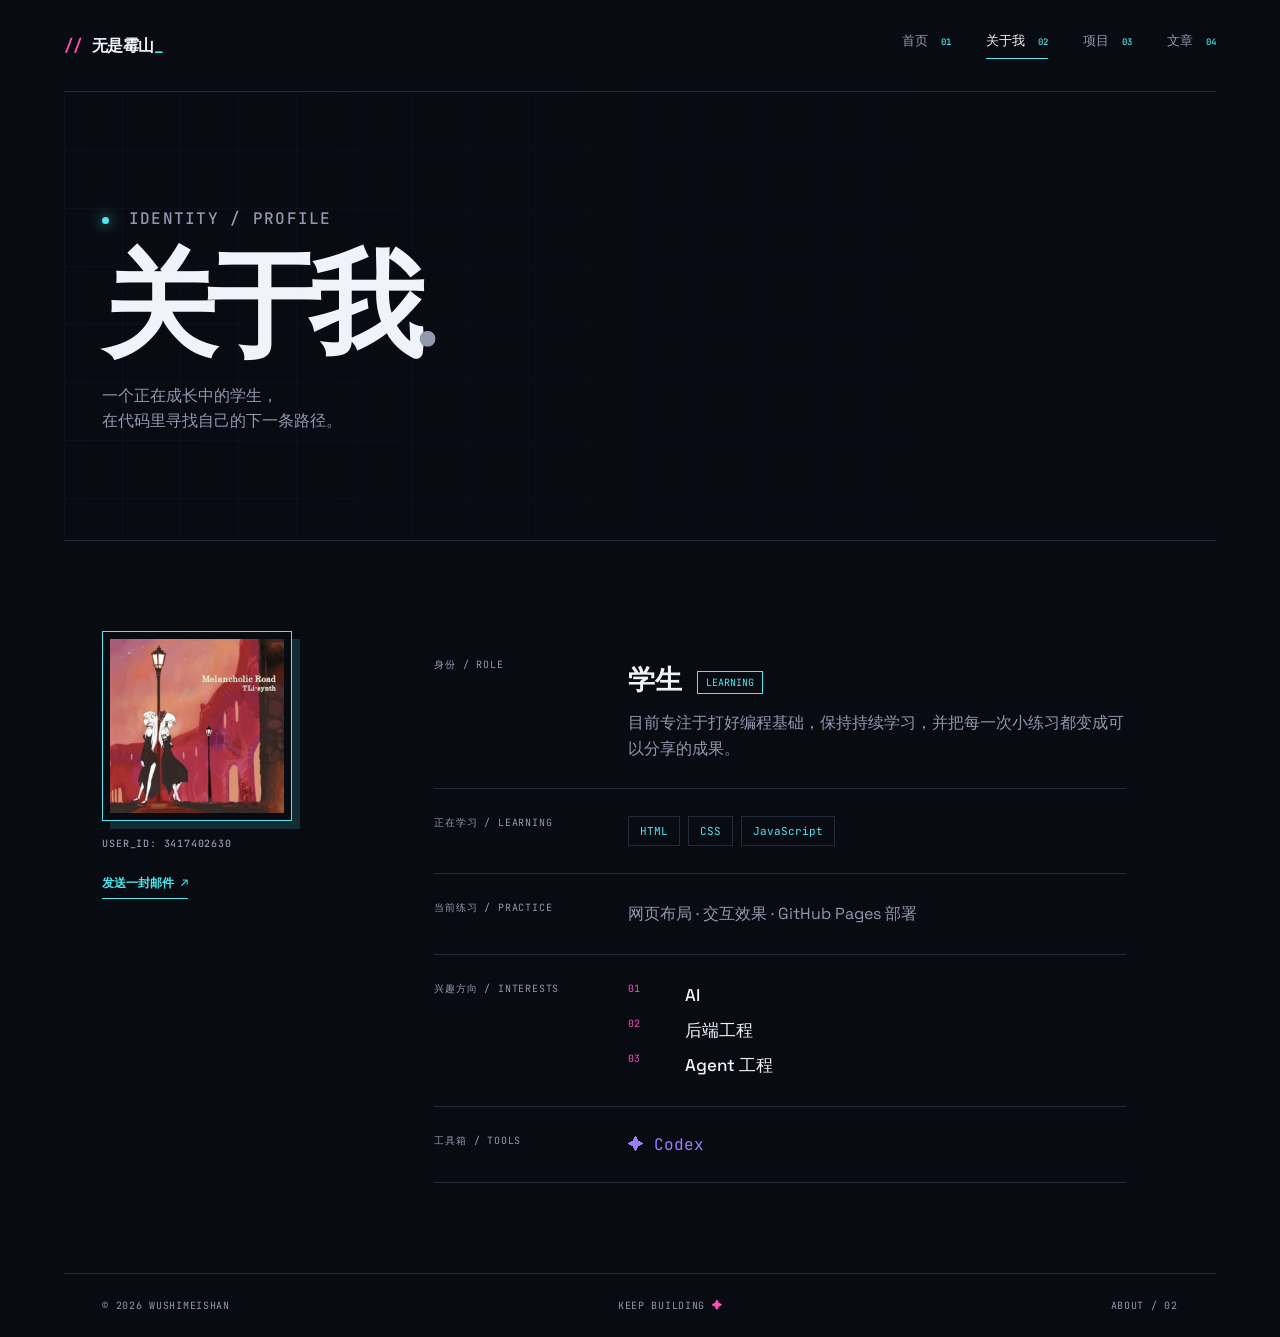
==== about.html @ 8e36a299 "完成个人空间第一版" ====
<!doctype html>
<html lang="zh-CN"><head><meta charset="utf-8"><meta name="viewport" content="width=device-width, initial-scale=1"><meta name="description" content="了解无是霉山的学习方向、技术练习与兴趣。"><title>关于我 · 无是霉山</title><link rel="preconnect" href="https://fonts.googleapis.com"><link rel="preconnect" href="https://fonts.gstatic.com" crossorigin><link href="https://fonts.googleapis.com/css2?family=JetBrains+Mono:wght@400;500;600;700&family=Space+Grotesk:wght@400;500;600;700&display=swap" rel="stylesheet"><link rel="stylesheet" href="css/style.css"></head>
<body><div class="site-shell"><header class="site-header"><a class="brand" href="index.html"><span class="brand-mark">//</span> 无是霉山<span class="brand-cursor">_</span></a><button class="menu-toggle" aria-label="打开导航" aria-expanded="false"><span></span><span></span><span></span></button><nav class="site-nav" aria-label="主导航"><a href="index.html">首页 <small>01</small></a><a class="active" href="about.html">关于我 <small>02</small></a><a href="projects.html">项目 <small>03</small></a><a href="blog.html">文章 <small>04</small></a></nav></header><main><section class="page-hero grid-bg"><p class="eyebrow"><span class="status-dot"></span> IDENTITY / PROFILE</p><h1>关于我<span class="pink">.</span></h1><p>一个正在成长中的学生，<br>在代码里寻找自己的下一条路径。</p></section><section class="about-layout section-pad"><div class="about-aside"><div class="avatar-frame"><img src="头像/Image_1764670405676.jpg" alt="无是霉山的头像"></div><p class="mono muted">USER_ID: 3417402630</p><a class="text-link" href="mailto:3417402630@qq.com">发送一封邮件 ↗</a></div><div class="about-content"><div class="info-row"><span class="info-label">身份 / ROLE</span><div><h2>学生 <span class="status-pill">LEARNING</span></h2><p>目前专注于打好编程基础，保持持续学习，并把每一次小练习都变成可以分享的成果。</p></div></div><div class="info-row"><span class="info-label">正在学习 / LEARNING</span><div class="tag-list"><span>HTML</span><span>CSS</span><span>JavaScript</span></div></div><div class="info-row"><span class="info-label">当前练习 / PRACTICE</span><div><p>网页布局 · 交互效果 · GitHub Pages 部署</p></div></div><div class="info-row"><span class="info-label">兴趣方向 / INTERESTS</span><div class="interest-list"><span>01</span><strong>AI</strong><span>02</span><strong>后端工程</strong><span>03</span><strong>Agent 工程</strong></div></div><div class="info-row"><span class="info-label">工具箱 / TOOLS</span><div><p class="tool-highlight">✦ Codex</p></div></div></div></section></main><footer class="site-footer"><span>© <span data-year></span> WUSHIMEISHAN</span><span>KEEP BUILDING <b>✦</b></span><span>ABOUT / 02</span></footer></div><script src="js/main.js"></script></body></html>
---- css/style.css ----
:root{--bg:#090b13;--surface:#10131e;--line:#252a3a;--text:#f1f3fa;--muted:#9298ad;--cyan:#4de7ef;--purple:#9d7cff;--pink:#ff4db8;--mono:'JetBrains Mono',monospace;--sans:'Space Grotesk',sans-serif}*{box-sizing:border-box}html{scroll-behavior:smooth}body{margin:0;background:var(--bg);color:var(--text);font-family:var(--sans);line-height:1.6}a{color:inherit;text-decoration:none}.site-shell{max-width:1440px;margin:auto;padding:0 5vw;overflow:hidden}.site-header{height:92px;display:flex;align-items:center;justify-content:space-between;border-bottom:1px solid var(--line)}.brand{font:600 16px var(--mono);letter-spacing:-.04em}.brand-mark,.pink{color:var(--pink)}.brand-cursor,.blink{color:var(--cyan);animation:blink 1.1s steps(2,end) infinite}.site-nav{display:flex;gap:35px}.site-nav a{font:500 13px var(--mono);color:var(--muted);transition:.2s}.site-nav a:hover,.site-nav a.active{color:var(--text)}.site-nav a.active{border-bottom:1px solid var(--cyan);padding-bottom:8px}.site-nav small{color:var(--cyan);font-size:9px;margin-left:5px}.menu-toggle{display:none;background:none;border:0}.grid-bg{position:relative}.grid-bg:before{content:"";position:absolute;inset:0;pointer-events:none;opacity:.4;background-image:linear-gradient(rgba(77,231,239,.08) 1px,transparent 1px),linear-gradient(90deg,rgba(77,231,239,.08) 1px,transparent 1px);background-size:58px 58px;mask-image:linear-gradient(to right,black,transparent 85%)}.hero{min-height:575px;display:grid;grid-template-columns:1.05fr .95fr;align-items:center;gap:8%;padding:65px 3vw}.hero-copy,.hero-terminal{position:relative;z-index:1}.eyebrow,.section-label,.mono,.post-meta,.project-meta,.read-time{font:500 11px var(--mono);letter-spacing:.08em;color:var(--cyan)}.status-dot{display:inline-block;width:7px;height:7px;border-radius:50%;background:var(--cyan);box-shadow:0 0 14px var(--cyan);margin-right:8px}.hero h1{font-size:clamp(3.3rem,8vw,7.5rem);line-height:.93;letter-spacing:-.09em;margin:22px 0 30px}.hero h1 span,.page-hero h1 span{color:var(--muted);font-weight:400}.hero-lede,.page-hero p{color:var(--muted);max-width:560px;font-size:16px}.button-row{display:flex;gap:13px;margin-top:35px}.button{display:inline-flex;align-items:center;gap:22px;padding:13px 18px;font:600 12px var(--mono);border:1px solid var(--line);transition:.25s}.button-primary{background:var(--cyan);color:#081014;border-color:var(--cyan)}.button-primary:hover{box-shadow:0 0 24px #4de7ef88;transform:translateY(-2px)}.button-ghost:hover{border-color:var(--cyan);color:var(--cyan)}.terminal-window{background:#0c0f19;border:1px solid #30374e;box-shadow:18px 18px 0 rgba(157,124,255,.1)}.window-bar{height:39px;padding:0 14px;display:flex;align-items:center;gap:7px;border-bottom:1px solid var(--line);font:10px var(--mono);color:var(--muted)}.window-bar>span{width:8px;height:8px;border-radius:50%;background:var(--pink)}.window-bar>span:nth-child(2){background:#ffc451}.window-bar>span:nth-child(3){background:var(--cyan)}.window-bar em{font-style:normal;margin-left:10px}.terminal-body{padding:28px 32px;font:13px/2.05 var(--mono);color:#c9cce0}.terminal-body p{margin:0}.terminal-body strong{color:#f4a4da;font-weight:400}.terminal-body i{color:var(--purple);font-style:normal}.terminal-body .cyan{color:var(--cyan)}.pink{color:var(--pink)}.indent{padding-left:22px}.indent2{padding-left:44px}.prompt{margin-top:10px!important;color:var(--cyan)}.section-pad{padding:90px 3vw}.section-label{margin-bottom:34px;color:var(--muted)}.intro{border-top:1px solid var(--line)}.intro-grid{display:grid;grid-template-columns:1fr 1fr;gap:10%}.intro h2{font-size:clamp(2rem,4vw,4rem);line-height:1.08;letter-spacing:-.06em;margin:0}.intro h2 span{color:var(--muted)}.intro-grid p{color:var(--muted);max-width:500px;margin:3px 0 26px}.text-link{font:600 12px var(--mono);color:var(--cyan);border-bottom:1px solid var(--cyan);padding-bottom:6px}.text-link span{padding-left:12px}.card-grid{display:grid;grid-template-columns:repeat(3,1fr);gap:14px}.focus-card{position:relative;min-height:250px;padding:25px;background:linear-gradient(145deg,#121927,#0d101a);border:1px solid var(--line);transition:.25s}.focus-card:hover{border-color:var(--cyan);transform:translateY(-5px)}.focus-card.accent-purple:hover{border-color:var(--purple)}.focus-card.accent-pink:hover{border-color:var(--pink)}.card-number{font:11px var(--mono);color:var(--muted)}.card-icon{display:block;color:var(--cyan);font-size:30px;margin:25px 0 12px}.accent-purple .card-icon{color:var(--purple)}.accent-pink .card-icon{color:var(--pink)}.focus-card h3{margin:0;font-size:23px}.focus-card p{color:var(--muted);font-size:14px;max-width:280px}.card-arrow{position:absolute;right:23px;bottom:20px;color:var(--cyan)}.site-footer{border-top:1px solid var(--line);padding:25px 3vw;display:flex;justify-content:space-between;color:var(--muted);font:10px var(--mono);letter-spacing:.07em}.site-footer b{color:var(--pink)}.page-hero{padding:100px 3vw 90px;border-bottom:1px solid var(--line)}.page-hero h1{font-size:clamp(3.5rem,9vw,8.5rem);line-height:.9;letter-spacing:-.1em;margin:25px 0}.about-layout{display:grid;grid-template-columns:240px 1fr;gap:9%;max-width:1100px}.avatar-frame{width:190px;height:190px;border:1px solid var(--cyan);padding:7px;margin-bottom:16px;box-shadow:8px 8px 0 #4de7ef25}.avatar-frame img{width:100%;height:100%;object-fit:cover;filter:saturate(.65)}.muted{color:var(--muted);font-size:10px}.about-aside .text-link{display:inline-block;margin-top:15px}.info-row{display:grid;grid-template-columns:170px 1fr;gap:24px;padding:27px 0;border-bottom:1px solid var(--line)}.info-label{font:10px var(--mono);color:var(--muted);letter-spacing:.08em}.info-row h2{margin:0 0 9px;font-size:27px}.info-row p{margin:0;color:var(--muted)}.status-pill{font:10px var(--mono);border:1px solid var(--cyan);padding:4px 8px;color:var(--cyan);vertical-align:middle;margin-left:8px}.tag-list,.tech-list{display:flex;flex-wrap:wrap;gap:8px}.tag-list span,.tech-list span{border:1px solid var(--line);padding:7px 11px;font:11px var(--mono);color:var(--cyan)}.interest-list{display:grid;grid-template-columns:45px 1fr;gap:8px 12px}.interest-list span{font:10px var(--mono);color:var(--pink)}.interest-list strong{font-size:17px;font-weight:500}.tool-highlight{color:var(--purple)!important;font:16px var(--mono)!important}.project-list,.post-list{max-width:1050px}.project-terminal{box-shadow:20px 20px 0 #9d7cff18}.window-bar b{margin-left:auto;color:var(--cyan);font:10px var(--mono)}.project-body{padding:45px 5vw}.project-meta{display:flex;justify-content:space-between;color:var(--muted)}.project-body h2{font-size:clamp(2.7rem,6vw,5.8rem);line-height:.95;letter-spacing:-.08em;margin:35px 0}.project-body h2 span{color:var(--purple)}.project-body p{max-width:640px;color:var(--muted);font-size:16px}.tech-list{margin:30px 0}.tech-list span{color:var(--muted)}.project-footer{display:flex;justify-content:space-between;align-items:center;margin-top:55px}.live-dot{font:10px var(--mono);color:var(--cyan)}.coming-soon,.post-note{text-align:center;color:var(--muted);padding:70px 0 0}.coming-soon p,.post-note p{font-size:18px}.post-card{display:grid;grid-template-columns:120px 1fr;border:1px solid var(--line);background:#0d1019}.post-index{padding:30px;font:11px var(--mono);color:var(--pink);border-right:1px solid var(--line)}.post-content{padding:40px 5vw}.post-meta{display:flex;gap:12px;color:var(--muted)}.post-content h2{font-size:clamp(2.5rem,5.5vw,5rem);line-height:1;letter-spacing:-.08em;margin:30px 0}.post-content h2 span{color:var(--pink)}.post-content p{color:var(--muted);max-width:700px}.post-bottom{display:flex;justify-content:space-between;align-items:center;margin-top:40px}.read-time{color:var(--muted)}.post-note span{font:10px var(--mono);color:var(--pink)}
@keyframes blink{50%{opacity:0}}@media(max-width:760px){.site-shell{padding:0 20px}.site-header{height:72px}.menu-toggle{display:flex;flex-direction:column;gap:4px;padding:8px}.menu-toggle span{width:23px;height:1px;background:var(--cyan)}.site-nav{display:none;position:absolute;z-index:4;top:72px;left:0;right:0;background:#0b0d16;padding:20px;flex-direction:column;gap:18px;border-bottom:1px solid var(--line)}.site-nav.open{display:flex}.site-nav a.active{border:0;padding:0}.hero{display:block;padding:75px 0 65px;min-height:auto}.hero h1{font-size:17vw;margin:25px 0}.hero-lede{font-size:14px}.hero-terminal{margin-top:60px}.terminal-body{padding:20px 15px;font-size:10px}.section-pad{padding:65px 0}.intro-grid,.card-grid,.about-layout{grid-template-columns:1fr;gap:38px}.card-grid{gap:12px}.focus-card{min-height:215px}.site-footer{padding:20px 0;gap:12px;flex-wrap:wrap;font-size:8px}.site-footer span:last-child{display:none}.page-hero{padding:75px 0 55px}.page-hero h1{font-size:19vw}.page-hero p{font-size:14px}.about-aside{display:flex;align-items:end;gap:20px;flex-wrap:wrap}.avatar-frame{width:120px;height:120px;margin:0}.info-row{grid-template-columns:1fr;gap:12px}.project-body{padding:30px 20px}.project-body h2{font-size:15vw}.project-footer{display:block;margin-top:35px}.project-footer .button{margin-top:20px}.post-card{grid-template-columns:1fr}.post-index{border-right:0;border-bottom:1px solid var(--line);padding:15px 20px}.post-content{padding:28px 20px}.post-content h2{font-size:13vw}.post-bottom{display:block}.read-time{display:block;margin-bottom:24px}}
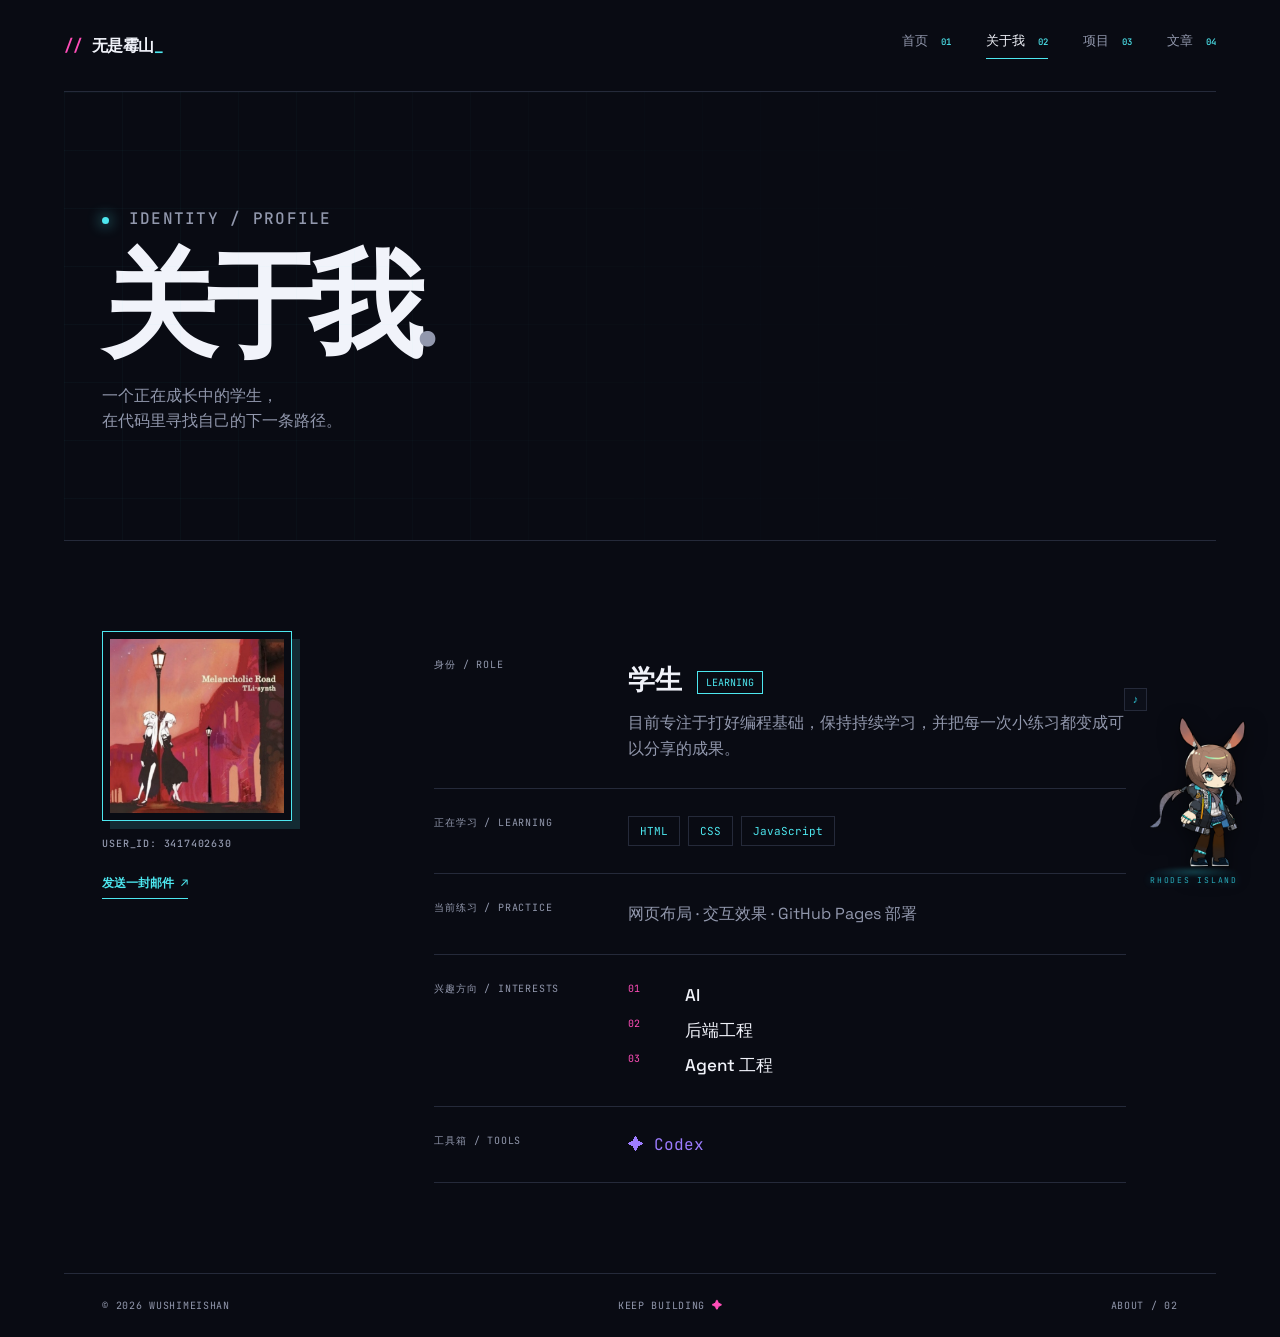
==== commit e4b3960c: "第二次优化" ====
--- a/about.html
+++ b/about.html
@@ -1,3 +1,3 @@
 <!doctype html>
 <html lang="zh-CN"><head><meta charset="utf-8"><meta name="viewport" content="width=device-width, initial-scale=1"><meta name="description" content="了解无是霉山的学习方向、技术练习与兴趣。"><title>关于我 · 无是霉山</title><link rel="preconnect" href="https://fonts.googleapis.com"><link rel="preconnect" href="https://fonts.gstatic.com" crossorigin><link href="https://fonts.googleapis.com/css2?family=JetBrains+Mono:wght@400;500;600;700&family=Space+Grotesk:wght@400;500;600;700&display=swap" rel="stylesheet"><link rel="stylesheet" href="css/style.css"></head>
-<body><div class="site-shell"><header class="site-header"><a class="brand" href="index.html"><span class="brand-mark">//</span> 无是霉山<span class="brand-cursor">_</span></a><button class="menu-toggle" aria-label="打开导航" aria-expanded="false"><span></span><span></span><span></span></button><nav class="site-nav" aria-label="主导航"><a href="index.html">首页 <small>01</small></a><a class="active" href="about.html">关于我 <small>02</small></a><a href="projects.html">项目 <small>03</small></a><a href="blog.html">文章 <small>04</small></a></nav></header><main><section class="page-hero grid-bg"><p class="eyebrow"><span class="status-dot"></span> IDENTITY / PROFILE</p><h1>关于我<span class="pink">.</span></h1><p>一个正在成长中的学生，<br>在代码里寻找自己的下一条路径。</p></section><section class="about-layout section-pad"><div class="about-aside"><div class="avatar-frame"><img src="头像/Image_1764670405676.jpg" alt="无是霉山的头像"></div><p class="mono muted">USER_ID: 3417402630</p><a class="text-link" href="mailto:3417402630@qq.com">发送一封邮件 ↗</a></div><div class="about-content"><div class="info-row"><span class="info-label">身份 / ROLE</span><div><h2>学生 <span class="status-pill">LEARNING</span></h2><p>目前专注于打好编程基础，保持持续学习，并把每一次小练习都变成可以分享的成果。</p></div></div><div class="info-row"><span class="info-label">正在学习 / LEARNING</span><div class="tag-list"><span>HTML</span><span>CSS</span><span>JavaScript</span></div></div><div class="info-row"><span class="info-label">当前练习 / PRACTICE</span><div><p>网页布局 · 交互效果 · GitHub Pages 部署</p></div></div><div class="info-row"><span class="info-label">兴趣方向 / INTERESTS</span><div class="interest-list"><span>01</span><strong>AI</strong><span>02</span><strong>后端工程</strong><span>03</span><strong>Agent 工程</strong></div></div><div class="info-row"><span class="info-label">工具箱 / TOOLS</span><div><p class="tool-highlight">✦ Codex</p></div></div></div></section></main><footer class="site-footer"><span>© <span data-year></span> WUSHIMEISHAN</span><span>KEEP BUILDING <b>✦</b></span><span>ABOUT / 02</span></footer></div><script src="js/main.js"></script></body></html>
+<body><div class="site-shell"><header class="site-header"><a class="brand" href="index.html"><span class="brand-mark">//</span> 无是霉山<span class="brand-cursor">_</span></a><button class="menu-toggle" aria-label="打开导航" aria-expanded="false"><span></span><span></span><span></span></button><nav class="site-nav" aria-label="主导航"><a href="index.html">首页 <small>01</small></a><a class="active" href="about.html">关于我 <small>02</small></a><a href="projects.html">项目 <small>03</small></a><a href="blog.html">文章 <small>04</small></a></nav></header><main><section class="page-hero grid-bg"><p class="eyebrow"><span class="status-dot"></span> IDENTITY / PROFILE</p><h1>关于我<span class="pink">.</span></h1><p>一个正在成长中的学生，<br>在代码里寻找自己的下一条路径。</p></section><section class="about-layout section-pad"><div class="about-aside"><div class="avatar-frame"><img src="头像/Image_1764670405676.jpg" alt="无是霉山的头像"></div><p class="mono muted">USER_ID: 3417402630</p><a class="text-link" href="mailto:3417402630@qq.com">发送一封邮件 ↗</a></div><div class="about-content"><div class="info-row"><span class="info-label">身份 / ROLE</span><div><h2>学生 <span class="status-pill">LEARNING</span></h2><p>目前专注于打好编程基础，保持持续学习，并把每一次小练习都变成可以分享的成果。</p></div></div><div class="info-row"><span class="info-label">正在学习 / LEARNING</span><div class="tag-list"><span>HTML</span><span>CSS</span><span>JavaScript</span></div></div><div class="info-row"><span class="info-label">当前练习 / PRACTICE</span><div><p>网页布局 · 交互效果 · GitHub Pages 部署</p></div></div><div class="info-row"><span class="info-label">兴趣方向 / INTERESTS</span><div class="interest-list"><span>01</span><strong>AI</strong><span>02</span><strong>后端工程</strong><span>03</span><strong>Agent 工程</strong></div></div><div class="info-row"><span class="info-label">工具箱 / TOOLS</span><div><p class="tool-highlight">✦ Codex</p></div></div></div></section></main><footer class="site-footer"><span>© <span data-year></span> WUSHIMEISHAN</span><span>KEEP BUILDING <b>✦</b></span><span>ABOUT / 02</span></footer></div><script src="assets/mascot/voice/catalog.js"></script><script src="js/main.js"></script></body></html>
--- a/css/style.css
+++ b/css/style.css
@@ -1,2 +1,32 @@
 :root{--bg:#090b13;--surface:#10131e;--line:#252a3a;--text:#f1f3fa;--muted:#9298ad;--cyan:#4de7ef;--purple:#9d7cff;--pink:#ff4db8;--mono:'JetBrains Mono',monospace;--sans:'Space Grotesk',sans-serif}*{box-sizing:border-box}html{scroll-behavior:smooth}body{margin:0;background:var(--bg);color:var(--text);font-family:var(--sans);line-height:1.6}a{color:inherit;text-decoration:none}.site-shell{max-width:1440px;margin:auto;padding:0 5vw;overflow:hidden}.site-header{height:92px;display:flex;align-items:center;justify-content:space-between;border-bottom:1px solid var(--line)}.brand{font:600 16px var(--mono);letter-spacing:-.04em}.brand-mark,.pink{color:var(--pink)}.brand-cursor,.blink{color:var(--cyan);animation:blink 1.1s steps(2,end) infinite}.site-nav{display:flex;gap:35px}.site-nav a{font:500 13px var(--mono);color:var(--muted);transition:.2s}.site-nav a:hover,.site-nav a.active{color:var(--text)}.site-nav a.active{border-bottom:1px solid var(--cyan);padding-bottom:8px}.site-nav small{color:var(--cyan);font-size:9px;margin-left:5px}.menu-toggle{display:none;background:none;border:0}.grid-bg{position:relative}.grid-bg:before{content:"";position:absolute;inset:0;pointer-events:none;opacity:.4;background-image:linear-gradient(rgba(77,231,239,.08) 1px,transparent 1px),linear-gradient(90deg,rgba(77,231,239,.08) 1px,transparent 1px);background-size:58px 58px;mask-image:linear-gradient(to right,black,transparent 85%)}.hero{min-height:575px;display:grid;grid-template-columns:1.05fr .95fr;align-items:center;gap:8%;padding:65px 3vw}.hero-copy,.hero-terminal{position:relative;z-index:1}.eyebrow,.section-label,.mono,.post-meta,.project-meta,.read-time{font:500 11px var(--mono);letter-spacing:.08em;color:var(--cyan)}.status-dot{display:inline-block;width:7px;height:7px;border-radius:50%;background:var(--cyan);box-shadow:0 0 14px var(--cyan);margin-right:8px}.hero h1{font-size:clamp(3.3rem,8vw,7.5rem);line-height:.93;letter-spacing:-.09em;margin:22px 0 30px}.hero h1 span,.page-hero h1 span{color:var(--muted);font-weight:400}.hero-lede,.page-hero p{color:var(--muted);max-width:560px;font-size:16px}.button-row{display:flex;gap:13px;margin-top:35px}.button{display:inline-flex;align-items:center;gap:22px;padding:13px 18px;font:600 12px var(--mono);border:1px solid var(--line);transition:.25s}.button-primary{background:var(--cyan);color:#081014;border-color:var(--cyan)}.button-primary:hover{box-shadow:0 0 24px #4de7ef88;transform:translateY(-2px)}.button-ghost:hover{border-color:var(--cyan);color:var(--cyan)}.terminal-window{background:#0c0f19;border:1px solid #30374e;box-shadow:18px 18px 0 rgba(157,124,255,.1)}.window-bar{height:39px;padding:0 14px;display:flex;align-items:center;gap:7px;border-bottom:1px solid var(--line);font:10px var(--mono);color:var(--muted)}.window-bar>span{width:8px;height:8px;border-radius:50%;background:var(--pink)}.window-bar>span:nth-child(2){background:#ffc451}.window-bar>span:nth-child(3){background:var(--cyan)}.window-bar em{font-style:normal;margin-left:10px}.terminal-body{padding:28px 32px;font:13px/2.05 var(--mono);color:#c9cce0}.terminal-body p{margin:0}.terminal-body strong{color:#f4a4da;font-weight:400}.terminal-body i{color:var(--purple);font-style:normal}.terminal-body .cyan{color:var(--cyan)}.pink{color:var(--pink)}.indent{padding-left:22px}.indent2{padding-left:44px}.prompt{margin-top:10px!important;color:var(--cyan)}.section-pad{padding:90px 3vw}.section-label{margin-bottom:34px;color:var(--muted)}.intro{border-top:1px solid var(--line)}.intro-grid{display:grid;grid-template-columns:1fr 1fr;gap:10%}.intro h2{font-size:clamp(2rem,4vw,4rem);line-height:1.08;letter-spacing:-.06em;margin:0}.intro h2 span{color:var(--muted)}.intro-grid p{color:var(--muted);max-width:500px;margin:3px 0 26px}.text-link{font:600 12px var(--mono);color:var(--cyan);border-bottom:1px solid var(--cyan);padding-bottom:6px}.text-link span{padding-left:12px}.card-grid{display:grid;grid-template-columns:repeat(3,1fr);gap:14px}.focus-card{position:relative;min-height:250px;padding:25px;background:linear-gradient(145deg,#121927,#0d101a);border:1px solid var(--line);transition:.25s}.focus-card:hover{border-color:var(--cyan);transform:translateY(-5px)}.focus-card.accent-purple:hover{border-color:var(--purple)}.focus-card.accent-pink:hover{border-color:var(--pink)}.card-number{font:11px var(--mono);color:var(--muted)}.card-icon{display:block;color:var(--cyan);font-size:30px;margin:25px 0 12px}.accent-purple .card-icon{color:var(--purple)}.accent-pink .card-icon{color:var(--pink)}.focus-card h3{margin:0;font-size:23px}.focus-card p{color:var(--muted);font-size:14px;max-width:280px}.card-arrow{position:absolute;right:23px;bottom:20px;color:var(--cyan)}.site-footer{border-top:1px solid var(--line);padding:25px 3vw;display:flex;justify-content:space-between;color:var(--muted);font:10px var(--mono);letter-spacing:.07em}.site-footer b{color:var(--pink)}.page-hero{padding:100px 3vw 90px;border-bottom:1px solid var(--line)}.page-hero h1{font-size:clamp(3.5rem,9vw,8.5rem);line-height:.9;letter-spacing:-.1em;margin:25px 0}.about-layout{display:grid;grid-template-columns:240px 1fr;gap:9%;max-width:1100px}.avatar-frame{width:190px;height:190px;border:1px solid var(--cyan);padding:7px;margin-bottom:16px;box-shadow:8px 8px 0 #4de7ef25}.avatar-frame img{width:100%;height:100%;object-fit:cover;filter:saturate(.65)}.muted{color:var(--muted);font-size:10px}.about-aside .text-link{display:inline-block;margin-top:15px}.info-row{display:grid;grid-template-columns:170px 1fr;gap:24px;padding:27px 0;border-bottom:1px solid var(--line)}.info-label{font:10px var(--mono);color:var(--muted);letter-spacing:.08em}.info-row h2{margin:0 0 9px;font-size:27px}.info-row p{margin:0;color:var(--muted)}.status-pill{font:10px var(--mono);border:1px solid var(--cyan);padding:4px 8px;color:var(--cyan);vertical-align:middle;margin-left:8px}.tag-list,.tech-list{display:flex;flex-wrap:wrap;gap:8px}.tag-list span,.tech-list span{border:1px solid var(--line);padding:7px 11px;font:11px var(--mono);color:var(--cyan)}.interest-list{display:grid;grid-template-columns:45px 1fr;gap:8px 12px}.interest-list span{font:10px var(--mono);color:var(--pink)}.interest-list strong{font-size:17px;font-weight:500}.tool-highlight{color:var(--purple)!important;font:16px var(--mono)!important}.project-list,.post-list{max-width:1050px}.project-terminal{box-shadow:20px 20px 0 #9d7cff18}.window-bar b{margin-left:auto;color:var(--cyan);font:10px var(--mono)}.project-body{padding:45px 5vw}.project-meta{display:flex;justify-content:space-between;color:var(--muted)}.project-body h2{font-size:clamp(2.7rem,6vw,5.8rem);line-height:.95;letter-spacing:-.08em;margin:35px 0}.project-body h2 span{color:var(--purple)}.project-body p{max-width:640px;color:var(--muted);font-size:16px}.tech-list{margin:30px 0}.tech-list span{color:var(--muted)}.project-footer{display:flex;justify-content:space-between;align-items:center;margin-top:55px}.live-dot{font:10px var(--mono);color:var(--cyan)}.coming-soon,.post-note{text-align:center;color:var(--muted);padding:70px 0 0}.coming-soon p,.post-note p{font-size:18px}.post-card{display:grid;grid-template-columns:120px 1fr;border:1px solid var(--line);background:#0d1019}.post-index{padding:30px;font:11px var(--mono);color:var(--pink);border-right:1px solid var(--line)}.post-content{padding:40px 5vw}.post-meta{display:flex;gap:12px;color:var(--muted)}.post-content h2{font-size:clamp(2.5rem,5.5vw,5rem);line-height:1;letter-spacing:-.08em;margin:30px 0}.post-content h2 span{color:var(--pink)}.post-content p{color:var(--muted);max-width:700px}.post-bottom{display:flex;justify-content:space-between;align-items:center;margin-top:40px}.read-time{color:var(--muted)}.post-note span{font:10px var(--mono);color:var(--pink)}
 @keyframes blink{50%{opacity:0}}@media(max-width:760px){.site-shell{padding:0 20px}.site-header{height:72px}.menu-toggle{display:flex;flex-direction:column;gap:4px;padding:8px}.menu-toggle span{width:23px;height:1px;background:var(--cyan)}.site-nav{display:none;position:absolute;z-index:4;top:72px;left:0;right:0;background:#0b0d16;padding:20px;flex-direction:column;gap:18px;border-bottom:1px solid var(--line)}.site-nav.open{display:flex}.site-nav a.active{border:0;padding:0}.hero{display:block;padding:75px 0 65px;min-height:auto}.hero h1{font-size:17vw;margin:25px 0}.hero-lede{font-size:14px}.hero-terminal{margin-top:60px}.terminal-body{padding:20px 15px;font-size:10px}.section-pad{padding:65px 0}.intro-grid,.card-grid,.about-layout{grid-template-columns:1fr;gap:38px}.card-grid{gap:12px}.focus-card{min-height:215px}.site-footer{padding:20px 0;gap:12px;flex-wrap:wrap;font-size:8px}.site-footer span:last-child{display:none}.page-hero{padding:75px 0 55px}.page-hero h1{font-size:19vw}.page-hero p{font-size:14px}.about-aside{display:flex;align-items:end;gap:20px;flex-wrap:wrap}.avatar-frame{width:120px;height:120px;margin:0}.info-row{grid-template-columns:1fr;gap:12px}.project-body{padding:30px 20px}.project-body h2{font-size:15vw}.project-footer{display:block;margin-top:35px}.project-footer .button{margin-top:20px}.post-card{grid-template-columns:1fr}.post-index{border-right:0;border-bottom:1px solid var(--line);padding:15px 20px}.post-content{padding:28px 20px}.post-content h2{font-size:13vw}.post-bottom{display:block}.read-time{display:block;margin-bottom:24px}}
+
+/* ==================== 明日方舟主题点缀 & Q版小干员 ==================== */
+:root{--ark:#2fc4d6;--ark-gold:#ffd98a;--ark-ink:#0c0f19}
+::selection{background:rgba(47,196,214,.3);color:#fff}
+*{scrollbar-width:thin;scrollbar-color:var(--ark) #0c0f19}
+*::-webkit-scrollbar{width:10px;height:10px}
+*::-webkit-scrollbar-track{background:#0c0f19}
+*::-webkit-scrollbar-thumb{background:#11303a;border:1px solid var(--ark)}
+.ark-gold{color:var(--ark-gold)}
+.ark-mascot{position:fixed;right:24px;bottom:16px;z-index:90;width:124px;cursor:pointer;user-select:none;-webkit-tap-highlight-color:transparent;touch-action:manipulation;isolation:isolate}
+.ark-bob{width:100%}
+.ark-stage{position:relative;width:100%;aspect-ratio:314/460}
+.ark-stage::after{content:"";position:absolute;left:14%;right:14%;bottom:-4px;height:12px;border-radius:50%;background:radial-gradient(ellipse at center,rgba(47,196,214,.28),transparent 70%);filter:blur(1px)}
+.ark-sprite{position:absolute;inset:0;width:100%;height:100%;display:block;object-fit:contain;filter:drop-shadow(0 6px 10px rgba(0,0,0,.5));image-rendering:auto}
+.ark-sprite[hidden]{display:none}
+.ark-stage:focus-visible{outline:2px solid var(--ark);outline-offset:4px}
+.ark-mascot:hover .ark-sprite{filter:drop-shadow(0 6px 16px rgba(47,196,214,.45))}
+.ark-bubble{position:absolute;right:0;bottom:calc(100% - 2px);transform:translateY(8px);width:min(230px,calc(100vw - 24px));max-width:calc(100vw - 24px);background:var(--ark-ink);border:1px solid var(--ark);box-shadow:0 0 20px rgba(47,196,214,.22);padding:9px 13px;font:11px/1.6 var(--mono);color:var(--text);opacity:0;visibility:hidden;transition:opacity .22s ease,transform .22s ease;pointer-events:none;text-align:center;overflow-wrap:anywhere;word-break:break-word;white-space:normal}
+.ark-bubble.show{opacity:1;visibility:visible;transform:translateY(0)}
+.ark-bubble::before{content:"";position:absolute;top:100%;right:28px;border:6px solid transparent;border-top-color:var(--ark)}
+.ark-bubble .ark-caret{color:var(--ark);animation:blink 1s steps(2,end) infinite}
+.ark-tag{text-align:center;font:8px/1 var(--mono);letter-spacing:.22em;color:var(--ark);margin-top:2px;opacity:.85;text-shadow:0 0 8px rgba(47,196,214,.6)}
+.ark-sound{position:absolute;top:-4px;left:-8px;width:23px;height:23px;display:grid;place-items:center;background:var(--ark-ink);border:1px solid var(--line);color:var(--ark);font-size:11px;line-height:1;cursor:pointer;padding:0;transition:.2s}
+.ark-sound:hover{border-color:var(--ark);box-shadow:0 0 10px rgba(47,196,214,.4)}
+.ark-sound.is-off{color:var(--muted)}
+.ark-particle{position:fixed;width:8px;height:8px;pointer-events:none;z-index:99;transform:rotate(45deg);animation:ark-burst .72s ease-out forwards}
+@keyframes ark-burst{to{transform:translate(var(--dx),var(--dy)) rotate(240deg) scale(.15);opacity:0}}
+@media(max-width:760px){.ark-mascot{width:88px;right:12px;bottom:10px}.ark-bubble{width:min(184px,calc(100vw - 24px));max-width:calc(100vw - 24px);font-size:10px;padding:8px 10px}.ark-bubble::before{right:20px}.ark-sound{width:20px;height:20px;left:-4px}}
+@media (prefers-reduced-motion:reduce){.ark-bubble{transition:none}.ark-sprite{transition:none}}
+html,body{overflow-x:hidden}
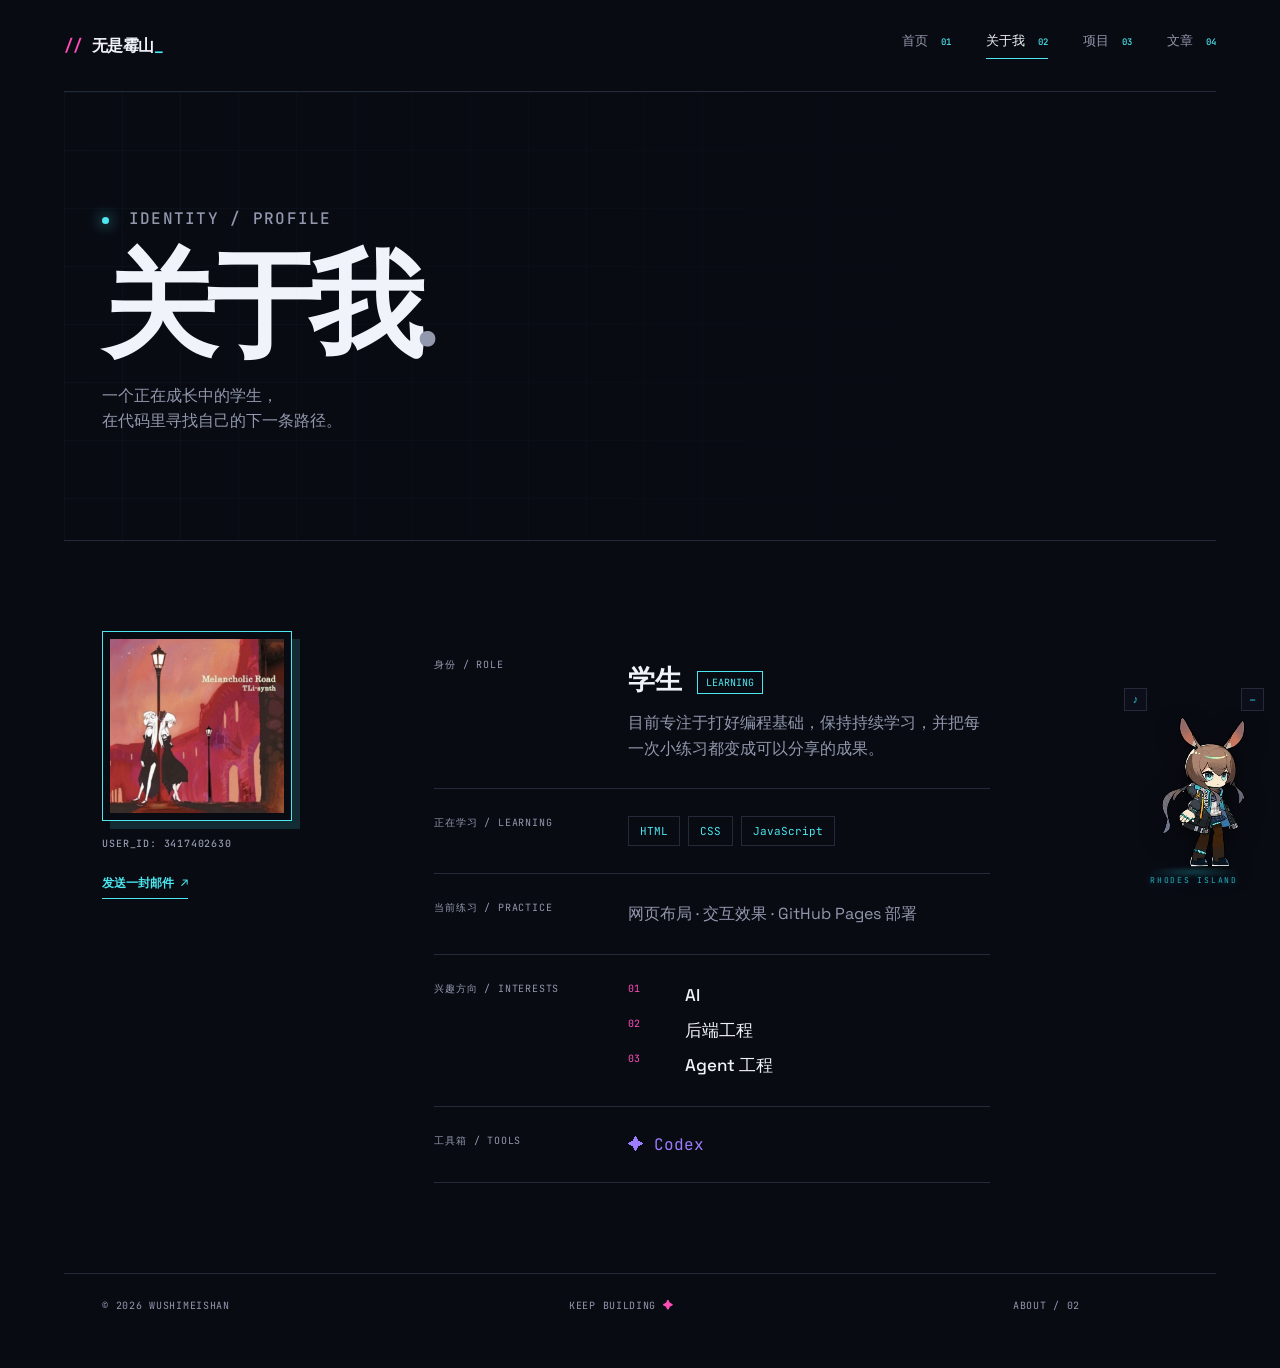
==== commit def3fb63: "第3.3次优化" ====
--- a/about.html
+++ b/about.html
@@ -1,3 +1,78 @@
 <!doctype html>
-<html lang="zh-CN"><head><meta charset="utf-8"><meta name="viewport" content="width=device-width, initial-scale=1"><meta name="description" content="了解无是霉山的学习方向、技术练习与兴趣。"><title>关于我 · 无是霉山</title><link rel="preconnect" href="https://fonts.googleapis.com"><link rel="preconnect" href="https://fonts.gstatic.com" crossorigin><link href="https://fonts.googleapis.com/css2?family=JetBrains+Mono:wght@400;500;600;700&family=Space+Grotesk:wght@400;500;600;700&display=swap" rel="stylesheet"><link rel="stylesheet" href="css/style.css"></head>
-<body><div class="site-shell"><header class="site-header"><a class="brand" href="index.html"><span class="brand-mark">//</span> 无是霉山<span class="brand-cursor">_</span></a><button class="menu-toggle" aria-label="打开导航" aria-expanded="false"><span></span><span></span><span></span></button><nav class="site-nav" aria-label="主导航"><a href="index.html">首页 <small>01</small></a><a class="active" href="about.html">关于我 <small>02</small></a><a href="projects.html">项目 <small>03</small></a><a href="blog.html">文章 <small>04</small></a></nav></header><main><section class="page-hero grid-bg"><p class="eyebrow"><span class="status-dot"></span> IDENTITY / PROFILE</p><h1>关于我<span class="pink">.</span></h1><p>一个正在成长中的学生，<br>在代码里寻找自己的下一条路径。</p></section><section class="about-layout section-pad"><div class="about-aside"><div class="avatar-frame"><img src="头像/Image_1764670405676.jpg" alt="无是霉山的头像"></div><p class="mono muted">USER_ID: 3417402630</p><a class="text-link" href="mailto:3417402630@qq.com">发送一封邮件 ↗</a></div><div class="about-content"><div class="info-row"><span class="info-label">身份 / ROLE</span><div><h2>学生 <span class="status-pill">LEARNING</span></h2><p>目前专注于打好编程基础，保持持续学习，并把每一次小练习都变成可以分享的成果。</p></div></div><div class="info-row"><span class="info-label">正在学习 / LEARNING</span><div class="tag-list"><span>HTML</span><span>CSS</span><span>JavaScript</span></div></div><div class="info-row"><span class="info-label">当前练习 / PRACTICE</span><div><p>网页布局 · 交互效果 · GitHub Pages 部署</p></div></div><div class="info-row"><span class="info-label">兴趣方向 / INTERESTS</span><div class="interest-list"><span>01</span><strong>AI</strong><span>02</span><strong>后端工程</strong><span>03</span><strong>Agent 工程</strong></div></div><div class="info-row"><span class="info-label">工具箱 / TOOLS</span><div><p class="tool-highlight">✦ Codex</p></div></div></div></section></main><footer class="site-footer"><span>© <span data-year></span> WUSHIMEISHAN</span><span>KEEP BUILDING <b>✦</b></span><span>ABOUT / 02</span></footer></div><script src="assets/mascot/voice/catalog.js"></script><script src="js/main.js"></script></body></html>
+<html lang="zh-CN">
+<head>
+  <meta charset="utf-8">
+  <meta name="viewport" content="width=device-width, initial-scale=1">
+  <meta name="description" content="了解无是霉山的学习方向、技术练习与兴趣。">
+  <title>关于我 · 无是霉山</title>
+  <link rel="icon" href="assets/favicon.svg" type="image/svg+xml">
+  <link rel="preload" href="assets/mascot/amiya_relax_01.webp" as="image" type="image/webp">
+  <link rel="preload" href="assets/mascot/sheet_relax.webp" as="image" type="image/webp">
+  <link rel="preconnect" href="https://fonts.googleapis.com">
+  <link rel="preconnect" href="https://fonts.gstatic.com" crossorigin>
+  <link href="https://fonts.googleapis.com/css2?family=JetBrains+Mono:wght@400;500;600;700&family=Space+Grotesk:wght@400;500;600;700&display=swap" rel="stylesheet">
+  <link rel="stylesheet" href="css/style.css">
+</head>
+<body>
+  <div class="site-shell">
+    <header class="site-header">
+      <a class="brand" href="index.html"><span class="brand-mark">//</span> 无是霉山<span class="brand-cursor">_</span></a>
+      <button class="menu-toggle" type="button" aria-label="打开导航" aria-expanded="false"><span></span><span></span><span></span></button>
+      <nav class="site-nav" aria-label="主导航">
+        <a href="index.html">首页 <small>01</small></a>
+        <a class="active" href="about.html">关于我 <small>02</small></a>
+        <a href="projects.html">项目 <small>03</small></a>
+        <a href="blog.html">文章 <small>04</small></a>
+      </nav>
+    </header>
+    <main>
+      <section class="page-hero grid-bg">
+        <p class="eyebrow"><span class="status-dot"></span> IDENTITY / PROFILE</p>
+        <h1>关于我<span class="pink">.</span></h1>
+        <p>一个正在成长中的学生，<br>在代码里寻找自己的下一条路径。</p>
+      </section>
+      <section class="about-layout section-pad">
+        <div class="about-aside">
+          <div class="avatar-frame">
+            <img src="assets/avatar.jpg" alt="无是霉山的头像" width="190" height="190">
+          </div>
+          <p class="mono muted">USER_ID: 3417402630</p>
+          <a class="text-link" href="mailto:3417402630@qq.com">发送一封邮件 ↗</a>
+        </div>
+        <div class="about-content">
+          <div class="info-row">
+            <span class="info-label">身份 / ROLE</span>
+            <div>
+              <h2>学生 <span class="status-pill">LEARNING</span></h2>
+              <p>目前专注于打好编程基础，保持持续学习，并把每一次小练习都变成可以分享的成果。</p>
+            </div>
+          </div>
+          <div class="info-row">
+            <span class="info-label">正在学习 / LEARNING</span>
+            <div class="tag-list"><span>HTML</span><span>CSS</span><span>JavaScript</span></div>
+          </div>
+          <div class="info-row">
+            <span class="info-label">当前练习 / PRACTICE</span>
+            <div><p>网页布局 · 交互效果 · GitHub Pages 部署</p></div>
+          </div>
+          <div class="info-row">
+            <span class="info-label">兴趣方向 / INTERESTS</span>
+            <div class="interest-list">
+              <span>01</span><strong>AI</strong>
+              <span>02</span><strong>后端工程</strong>
+              <span>03</span><strong>Agent 工程</strong>
+            </div>
+          </div>
+          <div class="info-row">
+            <span class="info-label">工具箱 / TOOLS</span>
+            <div><p class="tool-highlight">✦ Codex</p></div>
+          </div>
+        </div>
+      </section>
+    </main>
+    <footer class="site-footer"><span>© <span data-year></span> WUSHIMEISHAN</span><span>KEEP BUILDING <b>✦</b></span><span>ABOUT / 02</span></footer>
+  </div>
+  <script src="assets/mascot/voice/catalog.js"></script>
+  <script src="js/main.js"></script>
+</body>
+</html>
--- a/css/style.css
+++ b/css/style.css
@@ -1,5 +1,5 @@
-:root{--bg:#090b13;--surface:#10131e;--line:#252a3a;--text:#f1f3fa;--muted:#9298ad;--cyan:#4de7ef;--purple:#9d7cff;--pink:#ff4db8;--mono:'JetBrains Mono',monospace;--sans:'Space Grotesk',sans-serif}*{box-sizing:border-box}html{scroll-behavior:smooth}body{margin:0;background:var(--bg);color:var(--text);font-family:var(--sans);line-height:1.6}a{color:inherit;text-decoration:none}.site-shell{max-width:1440px;margin:auto;padding:0 5vw;overflow:hidden}.site-header{height:92px;display:flex;align-items:center;justify-content:space-between;border-bottom:1px solid var(--line)}.brand{font:600 16px var(--mono);letter-spacing:-.04em}.brand-mark,.pink{color:var(--pink)}.brand-cursor,.blink{color:var(--cyan);animation:blink 1.1s steps(2,end) infinite}.site-nav{display:flex;gap:35px}.site-nav a{font:500 13px var(--mono);color:var(--muted);transition:.2s}.site-nav a:hover,.site-nav a.active{color:var(--text)}.site-nav a.active{border-bottom:1px solid var(--cyan);padding-bottom:8px}.site-nav small{color:var(--cyan);font-size:9px;margin-left:5px}.menu-toggle{display:none;background:none;border:0}.grid-bg{position:relative}.grid-bg:before{content:"";position:absolute;inset:0;pointer-events:none;opacity:.4;background-image:linear-gradient(rgba(77,231,239,.08) 1px,transparent 1px),linear-gradient(90deg,rgba(77,231,239,.08) 1px,transparent 1px);background-size:58px 58px;mask-image:linear-gradient(to right,black,transparent 85%)}.hero{min-height:575px;display:grid;grid-template-columns:1.05fr .95fr;align-items:center;gap:8%;padding:65px 3vw}.hero-copy,.hero-terminal{position:relative;z-index:1}.eyebrow,.section-label,.mono,.post-meta,.project-meta,.read-time{font:500 11px var(--mono);letter-spacing:.08em;color:var(--cyan)}.status-dot{display:inline-block;width:7px;height:7px;border-radius:50%;background:var(--cyan);box-shadow:0 0 14px var(--cyan);margin-right:8px}.hero h1{font-size:clamp(3.3rem,8vw,7.5rem);line-height:.93;letter-spacing:-.09em;margin:22px 0 30px}.hero h1 span,.page-hero h1 span{color:var(--muted);font-weight:400}.hero-lede,.page-hero p{color:var(--muted);max-width:560px;font-size:16px}.button-row{display:flex;gap:13px;margin-top:35px}.button{display:inline-flex;align-items:center;gap:22px;padding:13px 18px;font:600 12px var(--mono);border:1px solid var(--line);transition:.25s}.button-primary{background:var(--cyan);color:#081014;border-color:var(--cyan)}.button-primary:hover{box-shadow:0 0 24px #4de7ef88;transform:translateY(-2px)}.button-ghost:hover{border-color:var(--cyan);color:var(--cyan)}.terminal-window{background:#0c0f19;border:1px solid #30374e;box-shadow:18px 18px 0 rgba(157,124,255,.1)}.window-bar{height:39px;padding:0 14px;display:flex;align-items:center;gap:7px;border-bottom:1px solid var(--line);font:10px var(--mono);color:var(--muted)}.window-bar>span{width:8px;height:8px;border-radius:50%;background:var(--pink)}.window-bar>span:nth-child(2){background:#ffc451}.window-bar>span:nth-child(3){background:var(--cyan)}.window-bar em{font-style:normal;margin-left:10px}.terminal-body{padding:28px 32px;font:13px/2.05 var(--mono);color:#c9cce0}.terminal-body p{margin:0}.terminal-body strong{color:#f4a4da;font-weight:400}.terminal-body i{color:var(--purple);font-style:normal}.terminal-body .cyan{color:var(--cyan)}.pink{color:var(--pink)}.indent{padding-left:22px}.indent2{padding-left:44px}.prompt{margin-top:10px!important;color:var(--cyan)}.section-pad{padding:90px 3vw}.section-label{margin-bottom:34px;color:var(--muted)}.intro{border-top:1px solid var(--line)}.intro-grid{display:grid;grid-template-columns:1fr 1fr;gap:10%}.intro h2{font-size:clamp(2rem,4vw,4rem);line-height:1.08;letter-spacing:-.06em;margin:0}.intro h2 span{color:var(--muted)}.intro-grid p{color:var(--muted);max-width:500px;margin:3px 0 26px}.text-link{font:600 12px var(--mono);color:var(--cyan);border-bottom:1px solid var(--cyan);padding-bottom:6px}.text-link span{padding-left:12px}.card-grid{display:grid;grid-template-columns:repeat(3,1fr);gap:14px}.focus-card{position:relative;min-height:250px;padding:25px;background:linear-gradient(145deg,#121927,#0d101a);border:1px solid var(--line);transition:.25s}.focus-card:hover{border-color:var(--cyan);transform:translateY(-5px)}.focus-card.accent-purple:hover{border-color:var(--purple)}.focus-card.accent-pink:hover{border-color:var(--pink)}.card-number{font:11px var(--mono);color:var(--muted)}.card-icon{display:block;color:var(--cyan);font-size:30px;margin:25px 0 12px}.accent-purple .card-icon{color:var(--purple)}.accent-pink .card-icon{color:var(--pink)}.focus-card h3{margin:0;font-size:23px}.focus-card p{color:var(--muted);font-size:14px;max-width:280px}.card-arrow{position:absolute;right:23px;bottom:20px;color:var(--cyan)}.site-footer{border-top:1px solid var(--line);padding:25px 3vw;display:flex;justify-content:space-between;color:var(--muted);font:10px var(--mono);letter-spacing:.07em}.site-footer b{color:var(--pink)}.page-hero{padding:100px 3vw 90px;border-bottom:1px solid var(--line)}.page-hero h1{font-size:clamp(3.5rem,9vw,8.5rem);line-height:.9;letter-spacing:-.1em;margin:25px 0}.about-layout{display:grid;grid-template-columns:240px 1fr;gap:9%;max-width:1100px}.avatar-frame{width:190px;height:190px;border:1px solid var(--cyan);padding:7px;margin-bottom:16px;box-shadow:8px 8px 0 #4de7ef25}.avatar-frame img{width:100%;height:100%;object-fit:cover;filter:saturate(.65)}.muted{color:var(--muted);font-size:10px}.about-aside .text-link{display:inline-block;margin-top:15px}.info-row{display:grid;grid-template-columns:170px 1fr;gap:24px;padding:27px 0;border-bottom:1px solid var(--line)}.info-label{font:10px var(--mono);color:var(--muted);letter-spacing:.08em}.info-row h2{margin:0 0 9px;font-size:27px}.info-row p{margin:0;color:var(--muted)}.status-pill{font:10px var(--mono);border:1px solid var(--cyan);padding:4px 8px;color:var(--cyan);vertical-align:middle;margin-left:8px}.tag-list,.tech-list{display:flex;flex-wrap:wrap;gap:8px}.tag-list span,.tech-list span{border:1px solid var(--line);padding:7px 11px;font:11px var(--mono);color:var(--cyan)}.interest-list{display:grid;grid-template-columns:45px 1fr;gap:8px 12px}.interest-list span{font:10px var(--mono);color:var(--pink)}.interest-list strong{font-size:17px;font-weight:500}.tool-highlight{color:var(--purple)!important;font:16px var(--mono)!important}.project-list,.post-list{max-width:1050px}.project-terminal{box-shadow:20px 20px 0 #9d7cff18}.window-bar b{margin-left:auto;color:var(--cyan);font:10px var(--mono)}.project-body{padding:45px 5vw}.project-meta{display:flex;justify-content:space-between;color:var(--muted)}.project-body h2{font-size:clamp(2.7rem,6vw,5.8rem);line-height:.95;letter-spacing:-.08em;margin:35px 0}.project-body h2 span{color:var(--purple)}.project-body p{max-width:640px;color:var(--muted);font-size:16px}.tech-list{margin:30px 0}.tech-list span{color:var(--muted)}.project-footer{display:flex;justify-content:space-between;align-items:center;margin-top:55px}.live-dot{font:10px var(--mono);color:var(--cyan)}.coming-soon,.post-note{text-align:center;color:var(--muted);padding:70px 0 0}.coming-soon p,.post-note p{font-size:18px}.post-card{display:grid;grid-template-columns:120px 1fr;border:1px solid var(--line);background:#0d1019}.post-index{padding:30px;font:11px var(--mono);color:var(--pink);border-right:1px solid var(--line)}.post-content{padding:40px 5vw}.post-meta{display:flex;gap:12px;color:var(--muted)}.post-content h2{font-size:clamp(2.5rem,5.5vw,5rem);line-height:1;letter-spacing:-.08em;margin:30px 0}.post-content h2 span{color:var(--pink)}.post-content p{color:var(--muted);max-width:700px}.post-bottom{display:flex;justify-content:space-between;align-items:center;margin-top:40px}.read-time{color:var(--muted)}.post-note span{font:10px var(--mono);color:var(--pink)}
-@keyframes blink{50%{opacity:0}}@media(max-width:760px){.site-shell{padding:0 20px}.site-header{height:72px}.menu-toggle{display:flex;flex-direction:column;gap:4px;padding:8px}.menu-toggle span{width:23px;height:1px;background:var(--cyan)}.site-nav{display:none;position:absolute;z-index:4;top:72px;left:0;right:0;background:#0b0d16;padding:20px;flex-direction:column;gap:18px;border-bottom:1px solid var(--line)}.site-nav.open{display:flex}.site-nav a.active{border:0;padding:0}.hero{display:block;padding:75px 0 65px;min-height:auto}.hero h1{font-size:17vw;margin:25px 0}.hero-lede{font-size:14px}.hero-terminal{margin-top:60px}.terminal-body{padding:20px 15px;font-size:10px}.section-pad{padding:65px 0}.intro-grid,.card-grid,.about-layout{grid-template-columns:1fr;gap:38px}.card-grid{gap:12px}.focus-card{min-height:215px}.site-footer{padding:20px 0;gap:12px;flex-wrap:wrap;font-size:8px}.site-footer span:last-child{display:none}.page-hero{padding:75px 0 55px}.page-hero h1{font-size:19vw}.page-hero p{font-size:14px}.about-aside{display:flex;align-items:end;gap:20px;flex-wrap:wrap}.avatar-frame{width:120px;height:120px;margin:0}.info-row{grid-template-columns:1fr;gap:12px}.project-body{padding:30px 20px}.project-body h2{font-size:15vw}.project-footer{display:block;margin-top:35px}.project-footer .button{margin-top:20px}.post-card{grid-template-columns:1fr}.post-index{border-right:0;border-bottom:1px solid var(--line);padding:15px 20px}.post-content{padding:28px 20px}.post-content h2{font-size:13vw}.post-bottom{display:block}.read-time{display:block;margin-bottom:24px}}
+:root{--bg:#090b13;--surface:#10131e;--line:#252a3a;--text:#f1f3fa;--muted:#9298ad;--cyan:#4de7ef;--purple:#9d7cff;--pink:#ff4db8;--mono:'JetBrains Mono',monospace;--sans:'Space Grotesk',sans-serif}*{box-sizing:border-box}html{scroll-behavior:smooth}body{margin:0;background:var(--bg);color:var(--text);font-family:var(--sans);line-height:1.6}a{color:inherit;text-decoration:none}.site-shell{max-width:1440px;margin:auto;padding:0 5vw 28px;overflow-x:clip}.site-header{position:relative;z-index:20;height:92px;display:flex;align-items:center;justify-content:space-between;border-bottom:1px solid var(--line)}.brand{font:600 16px var(--mono);letter-spacing:-.04em}.brand-mark,.pink{color:var(--pink)}.brand-cursor,.blink{color:var(--cyan);animation:blink 1.1s steps(2,end) infinite}.site-nav{display:flex;gap:35px}.site-nav a{font:500 13px var(--mono);color:var(--muted);transition:.2s}.site-nav a:hover,.site-nav a.active{color:var(--text)}.site-nav a.active{border-bottom:1px solid var(--cyan);padding-bottom:8px}.site-nav small{color:var(--cyan);font-size:9px;margin-left:5px}.menu-toggle{display:none;background:none;border:0;cursor:pointer;z-index:21}.grid-bg{position:relative}.grid-bg:before{content:"";position:absolute;inset:0;pointer-events:none;opacity:.4;background-image:linear-gradient(rgba(77,231,239,.08) 1px,transparent 1px),linear-gradient(90deg,rgba(77,231,239,.08) 1px,transparent 1px);background-size:58px 58px;mask-image:linear-gradient(to right,black,transparent 85%)}.hero{min-height:575px;display:grid;grid-template-columns:1.05fr .95fr;align-items:center;gap:8%;padding:65px 3vw}.hero-copy,.hero-terminal{position:relative;z-index:1}.eyebrow,.section-label,.mono,.post-meta,.project-meta,.read-time{font:500 11px var(--mono);letter-spacing:.08em;color:var(--cyan)}.status-dot{display:inline-block;width:7px;height:7px;border-radius:50%;background:var(--cyan);box-shadow:0 0 14px var(--cyan);margin-right:8px}.hero h1{font-size:clamp(3.3rem,8vw,7.5rem);line-height:.93;letter-spacing:-.09em;margin:22px 0 30px}.hero h1 span,.page-hero h1 span{color:var(--muted);font-weight:400}.hero-lede,.page-hero p{color:var(--muted);max-width:560px;font-size:16px}.button-row{display:flex;gap:13px;margin-top:35px}.button{display:inline-flex;align-items:center;gap:22px;padding:13px 18px;font:600 12px var(--mono);border:1px solid var(--line);transition:.25s}.button-primary{background:var(--cyan);color:#081014;border-color:var(--cyan)}.button-primary:hover{box-shadow:0 0 24px #4de7ef88;transform:translateY(-2px)}.button-ghost:hover{border-color:var(--cyan);color:var(--cyan)}.terminal-window{background:#0c0f19;border:1px solid #30374e;box-shadow:18px 18px 0 rgba(157,124,255,.1)}.window-bar{height:39px;padding:0 14px;display:flex;align-items:center;gap:7px;border-bottom:1px solid var(--line);font:10px var(--mono);color:var(--muted)}.window-bar>span{width:8px;height:8px;border-radius:50%;background:var(--pink)}.window-bar>span:nth-child(2){background:#ffc451}.window-bar>span:nth-child(3){background:var(--cyan)}.window-bar em{font-style:normal;margin-left:10px}.terminal-body{padding:28px 32px;font:13px/2.05 var(--mono);color:#c9cce0}.terminal-body p{margin:0}.terminal-body strong{color:#f4a4da;font-weight:400}.terminal-body i{color:var(--purple);font-style:normal}.terminal-body .cyan{color:var(--cyan)}.pink{color:var(--pink)}.indent{padding-left:22px}.indent2{padding-left:44px}.prompt{margin-top:10px!important;color:var(--cyan)}.section-pad{padding:90px 3vw}.section-label{margin-bottom:34px;color:var(--muted)}.intro{border-top:1px solid var(--line)}.intro-grid{display:grid;grid-template-columns:1fr 1fr;gap:10%}.intro h2{font-size:clamp(2rem,4vw,4rem);line-height:1.08;letter-spacing:-.06em;margin:0}.intro h2 span{color:var(--muted)}.intro-grid p{color:var(--muted);max-width:500px;margin:3px 0 26px}.text-link{font:600 12px var(--mono);color:var(--cyan);border-bottom:1px solid var(--cyan);padding-bottom:6px}.text-link span{padding-left:12px}.card-grid{display:grid;grid-template-columns:repeat(3,1fr);gap:14px}.focus-card{position:relative;display:block;min-height:250px;padding:25px;background:linear-gradient(145deg,#121927,#0d101a);border:1px solid var(--line);transition:.25s;color:inherit}.focus-card:hover{border-color:var(--cyan);transform:translateY(-5px)}.focus-card.accent-purple:hover{border-color:var(--purple)}.focus-card.accent-pink:hover{border-color:var(--pink)}.card-number{font:11px var(--mono);color:var(--muted)}.card-icon{display:block;color:var(--cyan);font-size:30px;margin:25px 0 12px}.accent-purple .card-icon{color:var(--purple)}.accent-pink .card-icon{color:var(--pink)}.focus-card h3{margin:0;font-size:23px}.focus-card p{color:var(--muted);font-size:14px;max-width:280px}.card-arrow{position:absolute;right:23px;bottom:20px;color:var(--cyan)}.site-footer{border-top:1px solid var(--line);padding:25px 3vw;display:flex;justify-content:space-between;color:var(--muted);font:10px var(--mono);letter-spacing:.07em}.site-footer b{color:var(--pink)}.page-hero{padding:100px 3vw 90px;border-bottom:1px solid var(--line)}.page-hero h1{font-size:clamp(3.5rem,9vw,8.5rem);line-height:.9;letter-spacing:-.1em;margin:25px 0}.about-layout{display:grid;grid-template-columns:240px 1fr;gap:9%;max-width:1100px}.avatar-frame{width:190px;height:190px;border:1px solid var(--cyan);padding:7px;margin-bottom:16px;box-shadow:8px 8px 0 #4de7ef25}.avatar-frame img{width:100%;height:100%;object-fit:cover;filter:saturate(.65)}.muted{color:var(--muted);font-size:10px}.about-aside .text-link{display:inline-block;margin-top:15px}.info-row{display:grid;grid-template-columns:170px 1fr;gap:24px;padding:27px 0;border-bottom:1px solid var(--line)}.info-label{font:10px var(--mono);color:var(--muted);letter-spacing:.08em}.info-row h2{margin:0 0 9px;font-size:27px}.info-row p{margin:0;color:var(--muted)}.status-pill{font:10px var(--mono);border:1px solid var(--cyan);padding:4px 8px;color:var(--cyan);vertical-align:middle;margin-left:8px}.tag-list,.tech-list{display:flex;flex-wrap:wrap;gap:8px}.tag-list span,.tech-list span{border:1px solid var(--line);padding:7px 11px;font:11px var(--mono);color:var(--cyan)}.interest-list{display:grid;grid-template-columns:45px 1fr;gap:8px 12px}.interest-list span{font:10px var(--mono);color:var(--pink)}.interest-list strong{font-size:17px;font-weight:500}.tool-highlight{color:var(--purple)!important;font:16px var(--mono)!important}.project-list,.post-list{max-width:1050px}.project-terminal{box-shadow:20px 20px 0 #9d7cff18}.window-bar b{margin-left:auto;color:var(--cyan);font:10px var(--mono)}.project-body{padding:45px 5vw}.project-meta{display:flex;justify-content:space-between;color:var(--muted)}.project-body h2{font-size:clamp(2.7rem,6vw,5.8rem);line-height:.95;letter-spacing:-.08em;margin:35px 0}.project-body h2 span{color:var(--purple)}.project-body p{max-width:640px;color:var(--muted);font-size:16px}.tech-list{margin:30px 0}.tech-list span{color:var(--muted)}.project-footer{display:flex;justify-content:space-between;align-items:center;margin-top:55px}.live-dot{font:10px var(--mono);color:var(--cyan)}.coming-soon,.post-note{text-align:center;color:var(--muted);padding:70px 0 0}.coming-soon p,.post-note p{font-size:18px}.post-card{display:grid;grid-template-columns:120px 1fr;border:1px solid var(--line);background:#0d1019}.post-index{padding:30px;font:11px var(--mono);color:var(--pink);border-right:1px solid var(--line)}.post-content{padding:40px 5vw}.post-meta{display:flex;gap:12px;color:var(--muted)}.post-content h2{font-size:clamp(2.5rem,5.5vw,5rem);line-height:1;letter-spacing:-.08em;margin:30px 0}.post-content h2 span{color:var(--pink)}.post-content p{color:var(--muted);max-width:700px}.post-bottom{display:flex;justify-content:space-between;align-items:center;margin-top:40px}.read-time{color:var(--muted)}.post-note span{font:10px var(--mono);color:var(--pink)}
+@keyframes blink{50%{opacity:0}}@media(max-width:760px){.site-shell{padding:0 20px}.site-header{height:72px}.menu-toggle{display:flex;flex-direction:column;gap:4px;padding:8px}.menu-toggle span{width:23px;height:1px;background:var(--cyan)}.site-nav{display:none;position:absolute;z-index:22;top:72px;left:0;right:0;background:#0b0d16;padding:20px;flex-direction:column;gap:18px;border-bottom:1px solid var(--line)}.site-nav.open{display:flex}.site-nav a.active{border:0;padding:0}.hero{display:block;padding:75px 0 65px;min-height:auto}.hero h1{font-size:17vw;margin:25px 0}.hero-lede{font-size:14px}.hero-terminal{margin-top:60px}.terminal-body{padding:20px 15px;font-size:10px}.section-pad{padding:65px 0}.intro-grid,.card-grid,.about-layout{grid-template-columns:1fr;gap:38px}.card-grid{gap:12px}.focus-card{min-height:215px}.site-footer{padding:20px 0;gap:12px;flex-wrap:wrap;font-size:8px}.site-footer span:last-child{display:none}.page-hero{padding:75px 0 55px}.page-hero h1{font-size:19vw}.page-hero p{font-size:14px}.about-aside{display:flex;align-items:end;gap:20px;flex-wrap:wrap}.avatar-frame{width:120px;height:120px;margin:0}.info-row{grid-template-columns:1fr;gap:12px}.project-body{padding:30px 20px}.project-body h2{font-size:15vw}.project-footer{display:block;margin-top:35px}.project-footer .button{margin-top:20px}.post-card{grid-template-columns:1fr}.post-index{border-right:0;border-bottom:1px solid var(--line);padding:15px 20px}.post-content{padding:28px 20px}.post-content h2{font-size:13vw}.post-bottom{display:block}.read-time{display:block;margin-bottom:24px}}
 
 /* ==================== 明日方舟主题点缀 & Q版小干员 ==================== */
 :root{--ark:#2fc4d6;--ark-gold:#ffd98a;--ark-ink:#0c0f19}
@@ -29,4 +29,45 @@
 @keyframes ark-burst{to{transform:translate(var(--dx),var(--dy)) rotate(240deg) scale(.15);opacity:0}}
 @media(max-width:760px){.ark-mascot{width:88px;right:12px;bottom:10px}.ark-bubble{width:min(184px,calc(100vw - 24px));max-width:calc(100vw - 24px);font-size:10px;padding:8px 10px}.ark-bubble::before{right:20px}.ark-sound{width:20px;height:20px;left:-4px}}
 @media (prefers-reduced-motion:reduce){.ark-bubble{transition:none}.ark-sprite{transition:none}}
-html,body{overflow-x:hidden}
+html,body{overflow-x:clip}
+
+/* layout clearance, menu overlay, mascot loading / collapse */
+.nav-backdrop{display:none;position:fixed;inset:0;background:rgba(5,8,14,.55);z-index:15}
+.nav-backdrop.show{display:block}
+.menu-toggle span{display:block;transition:transform .2s ease,opacity .2s ease;transform-origin:center}
+.menu-toggle.is-open span:nth-child(1){transform:translateY(5px) rotate(45deg)}
+.menu-toggle.is-open span:nth-child(2){opacity:0}
+.menu-toggle.is-open span:nth-child(3){transform:translateY(-5px) rotate(-45deg)}
+body.nav-open{overflow:hidden}
+.intro-grid,.about-content,.project-list,.post-list,.focus-cards{padding-right:136px}
+.site-footer{padding-right:136px;padding-bottom:28px}
+.ark-mascot{contain:layout style}
+.ark-mascot.is-loading{opacity:.72}
+.ark-mascot.is-loading .ark-tag{letter-spacing:.12em}
+.ark-live{position:absolute;width:1px;height:1px;overflow:hidden;clip:rect(0 0 0 0);white-space:nowrap}
+.ark-hide{position:absolute;top:-4px;right:-8px;width:23px;height:23px;display:grid;place-items:center;background:var(--ark-ink);border:1px solid var(--line);color:var(--ark);font:12px/1 var(--mono);cursor:pointer;padding:0;z-index:2}
+.ark-hide:hover{border-color:var(--ark)}
+.ark-mascot.is-collapsed{width:52px;height:52px;right:12px;bottom:12px;cursor:pointer}
+.ark-mascot.is-collapsed .ark-bob,
+.ark-mascot.is-collapsed .ark-tag,
+.ark-mascot.is-collapsed .ark-sound,
+.ark-mascot.is-collapsed .ark-bubble{display:none}
+.ark-mascot.is-collapsed .ark-hide{position:static;width:52px;height:52px;right:auto;top:auto;border-color:var(--ark);background:#0c0f19 url("../assets/mascot/amiya_relax_01.webp") center/contain no-repeat;font-size:0;overflow:hidden}
+.ark-mascot.is-collapsed .ark-hide::after{content:"阿米娅";display:block;position:absolute;left:0;right:0;bottom:3px;font:8px/1 var(--mono);color:var(--ark);text-align:center;font-size:8px}
+@media(max-width:760px){
+  .nav-backdrop.show{display:block}
+  .intro-grid,.about-content,.project-list,.post-list,.focus-cards{padding-right:0}
+  .site-footer{padding-right:0;padding-bottom:120px}
+  main{padding-bottom:96px}
+  .hero-terminal{margin-right:112px}
+  .ark-bubble{width:min(150px,calc(100vw - 28px))}
+  .ark-hide{width:20px;height:20px;right:-4px}
+  .ark-mascot.is-collapsed{width:48px;height:48px}
+  .ark-mascot.is-collapsed .ark-hide{width:48px;height:48px}
+}
+@media (prefers-reduced-motion:reduce){
+  html{scroll-behavior:auto}
+  .brand-cursor,.blink,.ark-bubble .ark-caret{animation:none}
+  .focus-card:hover,.button-primary:hover{transform:none}
+  .ark-particle{display:none}
+}
